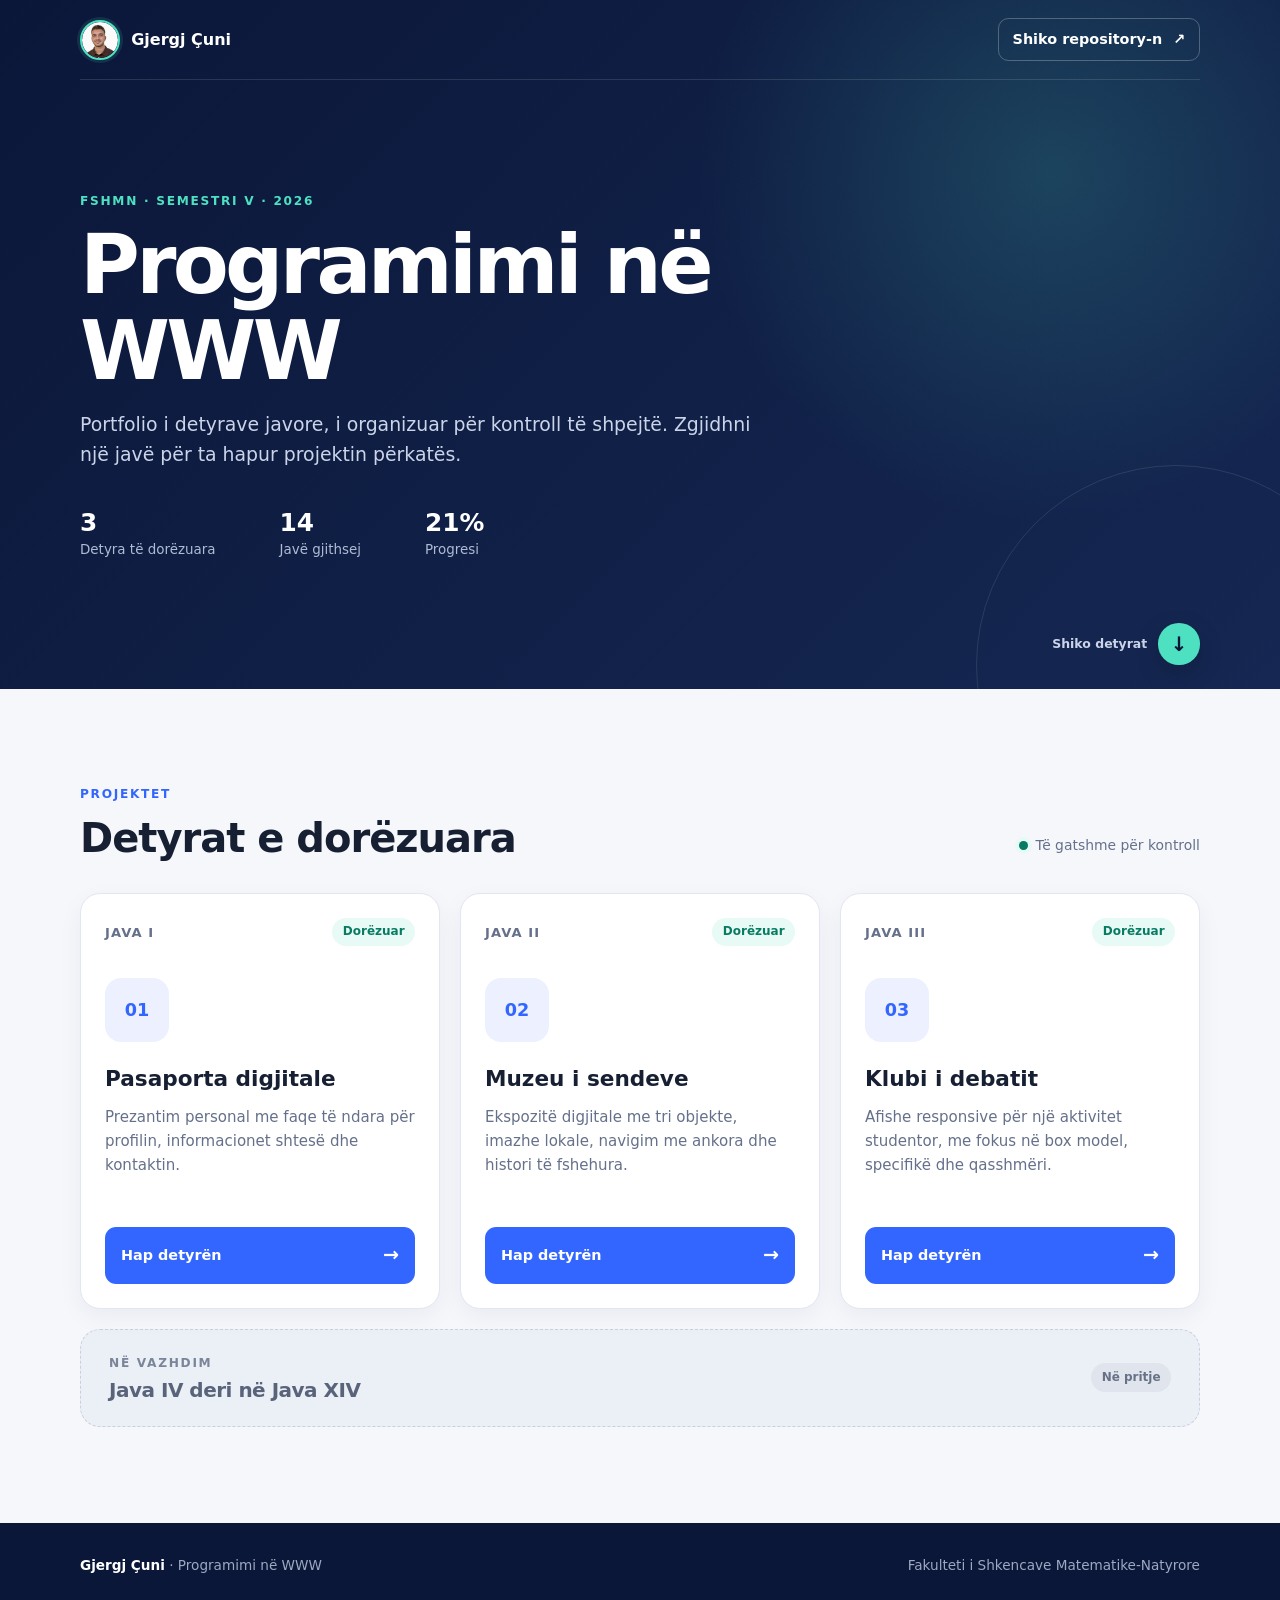
==== index.html @ a2fb7e75 "GitHub Pages: shto treguesin per detyrat Co-authored-by: Cursor <cursoragent@cursor.com>" ====
<!doctype html>
<html lang="sq">
  <head>
    <meta charset="UTF-8" />
    <meta name="viewport" content="width=device-width, initial-scale=1" />
    <meta
      name="description"
      content="Detyrat javore të Gjergj Çunit për lëndën Programimi në WWW."
    />
    <title>Programimi në WWW | Gjergj Çuni</title>
    <link rel="stylesheet" href="style.css" />
  </head>
  <body>
    <a class="skip-link" href="#detyrat">Kalo te detyrat</a>

    <header class="hero">
      <nav class="nav container" aria-label="Navigimi kryesor">
        <a class="brand" href="./" aria-label="Kthehu në faqen kryesore">
          <span class="brand-photo-frame">
            <img
              class="brand-photo"
              src="images/gjergj-cuni.jpg"
              alt=""
              width="40"
              height="40"
            />
          </span>
          <span>Gjergj Çuni</span>
        </a>
        <a
          class="github-link"
          href="https://github.com/gjergjquni/fshmn-programiminewww-gjergjquni"
          target="_blank"
          rel="noopener noreferrer"
        >
          Shiko repository-n
          <span aria-hidden="true">↗</span>
        </a>
      </nav>

      <div class="hero-content container">
        <p class="eyebrow">FShMN · Semestri V · 2026</p>
        <h1>Programimi në WWW</h1>
        <p class="intro">
          Portfolio i detyrave javore, i organizuar për kontroll të shpejtë.
          Zgjidhni një javë për ta hapur projektin përkatës.
        </p>

        <ul class="summary" aria-label="Përmbledhja e progresit">
          <li><strong>3</strong><span>Detyra të dorëzuara</span></li>
          <li><strong>14</strong><span>Javë gjithsej</span></li>
          <li><strong>21%</strong><span>Progresi</span></li>
        </ul>
      </div>

      <a class="scroll-cue" href="#detyrat">
        <span>Shiko detyrat</span>
        <span class="scroll-cue-arrow" aria-hidden="true">↓</span>
      </a>
    </header>

    <main id="detyrat" class="container main-content">
      <div class="section-heading">
        <div>
          <p class="eyebrow">Projektet</p>
          <h2>Detyrat e dorëzuara</h2>
        </div>
        <p class="status-legend">
          <span aria-hidden="true"></span>
          Të gatshme për kontroll
        </p>
      </div>

      <div class="assignment-grid">
        <article class="assignment-card">
          <div class="card-top">
            <span class="week">Java I</span>
            <span class="status">Dorëzuar</span>
          </div>
          <div class="card-icon" aria-hidden="true">01</div>
          <h3>Pasaporta digjitale</h3>
          <p>
            Prezantim personal me faqe të ndara për profilin, informacionet
            shtesë dhe kontaktin.
          </p>
          <a class="button" href="JavaI/">
            Hap detyrën
            <span aria-hidden="true">→</span>
          </a>
        </article>

        <article class="assignment-card">
          <div class="card-top">
            <span class="week">Java II</span>
            <span class="status">Dorëzuar</span>
          </div>
          <div class="card-icon" aria-hidden="true">02</div>
          <h3>Muzeu i sendeve</h3>
          <p>
            Ekspozitë digjitale me tri objekte, imazhe lokale, navigim me
            ankora dhe histori të fshehura.
          </p>
          <a class="button" href="JavaII/">
            Hap detyrën
            <span aria-hidden="true">→</span>
          </a>
        </article>

        <article class="assignment-card">
          <div class="card-top">
            <span class="week">Java III</span>
            <span class="status">Dorëzuar</span>
          </div>
          <div class="card-icon" aria-hidden="true">03</div>
          <h3>Klubi i debatit</h3>
          <p>
            Afishe responsive për një aktivitet studentor, me fokus në
            box model, specifikë dhe qasshmëri.
          </p>
          <a class="button" href="JavaIII/">
            Hap detyrën
            <span aria-hidden="true">→</span>
          </a>
        </article>
      </div>

      <section class="upcoming" aria-labelledby="upcoming-title">
        <div>
          <p class="eyebrow">Në vazhdim</p>
          <h2 id="upcoming-title">Java IV deri në Java XIV</h2>
        </div>
        <span class="pending-status">Në pritje</span>
      </section>
    </main>

    <footer>
      <div class="container footer-content">
        <p><strong>Gjergj Çuni</strong> · Programimi në WWW</p>
        <p>Fakulteti i Shkencave Matematike-Natyrore</p>
      </div>
    </footer>
  </body>
</html>
---- style.css ----
:root {
  --navy: #0b1739;
  --navy-light: #152752;
  --blue: #3366ff;
  --blue-dark: #244ed1;
  --mint: #4de1c1;
  --background: #f5f7fb;
  --surface: #ffffff;
  --text: #172033;
  --muted: #65708a;
  --border: #e1e6f0;
  --success-bg: #e8faf5;
  --success: #087b63;
  --radius: 1.25rem;
  --shadow: 0 16px 45px rgb(11 23 57 / 9%);
}

*,
*::before,
*::after {
  box-sizing: border-box;
}

html {
  scroll-behavior: smooth;
}

body {
  min-width: 18rem;
  margin: 0;
  color: var(--text);
  background: var(--background);
  font-family:
    Inter, ui-sans-serif, system-ui, -apple-system, BlinkMacSystemFont, "Segoe UI",
    sans-serif;
  line-height: 1.6;
}

a {
  color: inherit;
}

.container {
  width: min(70rem, calc(100% - 2.5rem));
  margin-inline: auto;
}

.skip-link {
  position: fixed;
  top: 0.75rem;
  left: 0.75rem;
  z-index: 10;
  padding: 0.65rem 1rem;
  color: var(--navy);
  background: var(--mint);
  border-radius: 0.5rem;
  font-weight: 700;
  transform: translateY(-160%);
}

.skip-link:focus {
  transform: translateY(0);
}

.hero {
  position: relative;
  overflow: hidden;
  color: white;
  background:
    radial-gradient(circle at 82% 25%, rgb(77 225 193 / 18%), transparent 22rem),
    linear-gradient(135deg, var(--navy), var(--navy-light));
}

.hero::after {
  position: absolute;
  right: -6rem;
  bottom: -11rem;
  width: 25rem;
  height: 25rem;
  border: 1px solid rgb(255 255 255 / 10%);
  border-radius: 50%;
  content: "";
}

.nav {
  position: relative;
  z-index: 1;
  display: flex;
  align-items: center;
  justify-content: space-between;
  min-height: 5rem;
  border-bottom: 1px solid rgb(255 255 255 / 12%);
}

.brand,
.github-link {
  display: inline-flex;
  align-items: center;
  gap: 0.7rem;
  font-weight: 700;
  text-decoration: none;
}

.brand-photo-frame {
  display: block;
  flex: 0 0 auto;
  width: 2.5rem;
  height: 2.5rem;
  overflow: hidden;
  border: 2px solid var(--mint);
  border-radius: 50%;
  box-shadow: 0 0 0 3px rgb(77 225 193 / 12%);
}

.brand-photo {
  display: block;
  width: 100%;
  height: 100%;
  object-fit: cover;
  border-radius: inherit;
}

.github-link {
  padding: 0.55rem 0.85rem;
  border: 1px solid rgb(255 255 255 / 25%);
  border-radius: 0.65rem;
  font-size: 0.9rem;
  transition:
    background-color 160ms ease,
    border-color 160ms ease;
}

.github-link:hover {
  background: rgb(255 255 255 / 10%);
  border-color: rgb(255 255 255 / 45%);
}

.hero-content {
  position: relative;
  z-index: 1;
  padding-block: clamp(4rem, 10vw, 7rem) clamp(5rem, 11vw, 8rem);
}

.scroll-cue {
  position: absolute;
  right: max(1.25rem, calc((100vw - 70rem) / 2));
  bottom: 1.5rem;
  z-index: 2;
  display: flex;
  align-items: center;
  gap: 0.7rem;
  color: #cbd4e9;
  font-size: 0.78rem;
  font-weight: 700;
  text-decoration: none;
  transition: color 160ms ease;
}

.scroll-cue:hover {
  color: white;
}

.scroll-cue-arrow {
  display: grid;
  width: 2.6rem;
  height: 2.6rem;
  place-items: center;
  color: var(--navy);
  background: var(--mint);
  border-radius: 50%;
  box-shadow: 0 8px 24px rgb(0 0 0 / 18%);
  font-size: 1.25rem;
  animation: point-down 1.8s ease-in-out infinite;
}

@keyframes point-down {
  0%,
  100% {
    transform: translateY(0);
  }

  50% {
    transform: translateY(0.3rem);
  }
}

.eyebrow {
  margin: 0 0 0.65rem;
  color: var(--blue);
  font-size: 0.76rem;
  font-weight: 800;
  letter-spacing: 0.14em;
  text-transform: uppercase;
}

.hero .eyebrow {
  color: var(--mint);
}

h1,
h2,
h3,
p {
  margin-top: 0;
}

h1 {
  max-width: 52rem;
  margin-bottom: 1rem;
  font-size: clamp(2.6rem, 7vw, 5.1rem);
  line-height: 1.05;
  letter-spacing: -0.045em;
}

.intro {
  max-width: 42rem;
  margin-bottom: 2.4rem;
  color: #cbd4e9;
  font-size: clamp(1rem, 2vw, 1.18rem);
}

.summary {
  display: flex;
  flex-wrap: wrap;
  gap: clamp(1.5rem, 5vw, 4rem);
  margin: 0;
  padding: 0;
  list-style: none;
}

.summary li {
  display: grid;
  gap: 0.1rem;
}

.summary strong {
  font-size: 1.55rem;
  line-height: 1.2;
}

.summary span {
  color: #aebbd5;
  font-size: 0.84rem;
}

.main-content {
  padding-block: clamp(3.5rem, 8vw, 6rem);
}

.section-heading {
  display: flex;
  align-items: end;
  justify-content: space-between;
  gap: 1rem;
  margin-bottom: 2rem;
}

h2 {
  margin-bottom: 0;
  font-size: clamp(1.8rem, 4vw, 2.5rem);
  line-height: 1.15;
  letter-spacing: -0.025em;
}

.status-legend {
  display: flex;
  align-items: center;
  gap: 0.5rem;
  margin-bottom: 0.25rem;
  color: var(--muted);
  font-size: 0.87rem;
}

.status-legend span {
  width: 0.55rem;
  height: 0.55rem;
  background: var(--success);
  border-radius: 50%;
  box-shadow: 0 0 0 0.25rem var(--success-bg);
}

.assignment-grid {
  display: grid;
  grid-template-columns: repeat(3, 1fr);
  gap: 1.25rem;
}

.assignment-card {
  position: relative;
  display: flex;
  min-height: 26rem;
  flex-direction: column;
  padding: 1.5rem;
  overflow: hidden;
  background: var(--surface);
  border: 1px solid var(--border);
  border-radius: var(--radius);
  box-shadow: 0 8px 25px rgb(11 23 57 / 5%);
  transition:
    transform 180ms ease,
    box-shadow 180ms ease,
    border-color 180ms ease;
}

.assignment-card:hover {
  border-color: #c7d2ea;
  box-shadow: var(--shadow);
  transform: translateY(-0.3rem);
}

.card-top {
  display: flex;
  align-items: center;
  justify-content: space-between;
  gap: 0.75rem;
}

.week {
  color: var(--muted);
  font-size: 0.82rem;
  font-weight: 800;
  letter-spacing: 0.08em;
  text-transform: uppercase;
}

.status,
.pending-status {
  padding: 0.3rem 0.65rem;
  color: var(--success);
  background: var(--success-bg);
  border-radius: 999px;
  font-size: 0.75rem;
  font-weight: 800;
}

.card-icon {
  display: grid;
  width: 4rem;
  height: 4rem;
  margin-block: 2rem 1.5rem;
  place-items: center;
  color: var(--blue);
  background: #edf1ff;
  border-radius: 1rem;
  font-size: 1.1rem;
  font-weight: 900;
}

.assignment-card h3 {
  margin-bottom: 0.7rem;
  font-size: 1.35rem;
  line-height: 1.25;
}

.assignment-card p {
  margin-bottom: 1.6rem;
  color: var(--muted);
  font-size: 0.94rem;
}

.button {
  display: flex;
  align-items: center;
  justify-content: space-between;
  margin-top: auto;
  padding: 0.8rem 1rem;
  color: white;
  background: var(--blue);
  border-radius: 0.7rem;
  font-size: 0.9rem;
  font-weight: 800;
  text-decoration: none;
  transition: background-color 160ms ease;
}

.button:hover {
  background: var(--blue-dark);
}

.button span {
  font-size: 1.2rem;
}

.upcoming {
  display: flex;
  align-items: center;
  justify-content: space-between;
  gap: 1.5rem;
  margin-top: 1.25rem;
  padding: 1.5rem 1.75rem;
  background: #ebeff6;
  border: 1px dashed #c9d0df;
  border-radius: var(--radius);
}

.upcoming h2 {
  color: #59647b;
  font-size: 1.25rem;
}

.upcoming .eyebrow {
  margin-bottom: 0.35rem;
  color: #7b8599;
}

.pending-status {
  flex: none;
  color: #687286;
  background: #dfe4ed;
}

footer {
  color: #9da9c1;
  background: var(--navy);
}

.footer-content {
  display: flex;
  justify-content: space-between;
  gap: 1rem;
  padding-block: 2rem;
  font-size: 0.85rem;
}

.footer-content p {
  margin-bottom: 0;
}

.footer-content strong {
  color: white;
}

a:focus-visible {
  outline: 3px solid #ffbf47;
  outline-offset: 3px;
}

@media (max-width: 50rem) {
  .assignment-grid {
    grid-template-columns: 1fr;
  }

  .assignment-card {
    min-height: auto;
  }
}

@media (max-width: 36rem) {
  .container {
    width: min(100% - 1.5rem, 70rem);
  }

  .github-link {
    font-size: 0;
  }

  .github-link span {
    font-size: 1rem;
  }

  .section-heading,
  .footer-content {
    align-items: flex-start;
    flex-direction: column;
  }

  .upcoming {
    align-items: flex-start;
    flex-direction: column;
  }

  .scroll-cue {
    right: 1rem;
    bottom: 1rem;
  }
}

@media (prefers-reduced-motion: reduce) {
  html {
    scroll-behavior: auto;
  }

  .assignment-card,
  .github-link,
  .button,
  .scroll-cue {
    transition: none;
  }

  .scroll-cue-arrow {
    animation: none;
  }
}
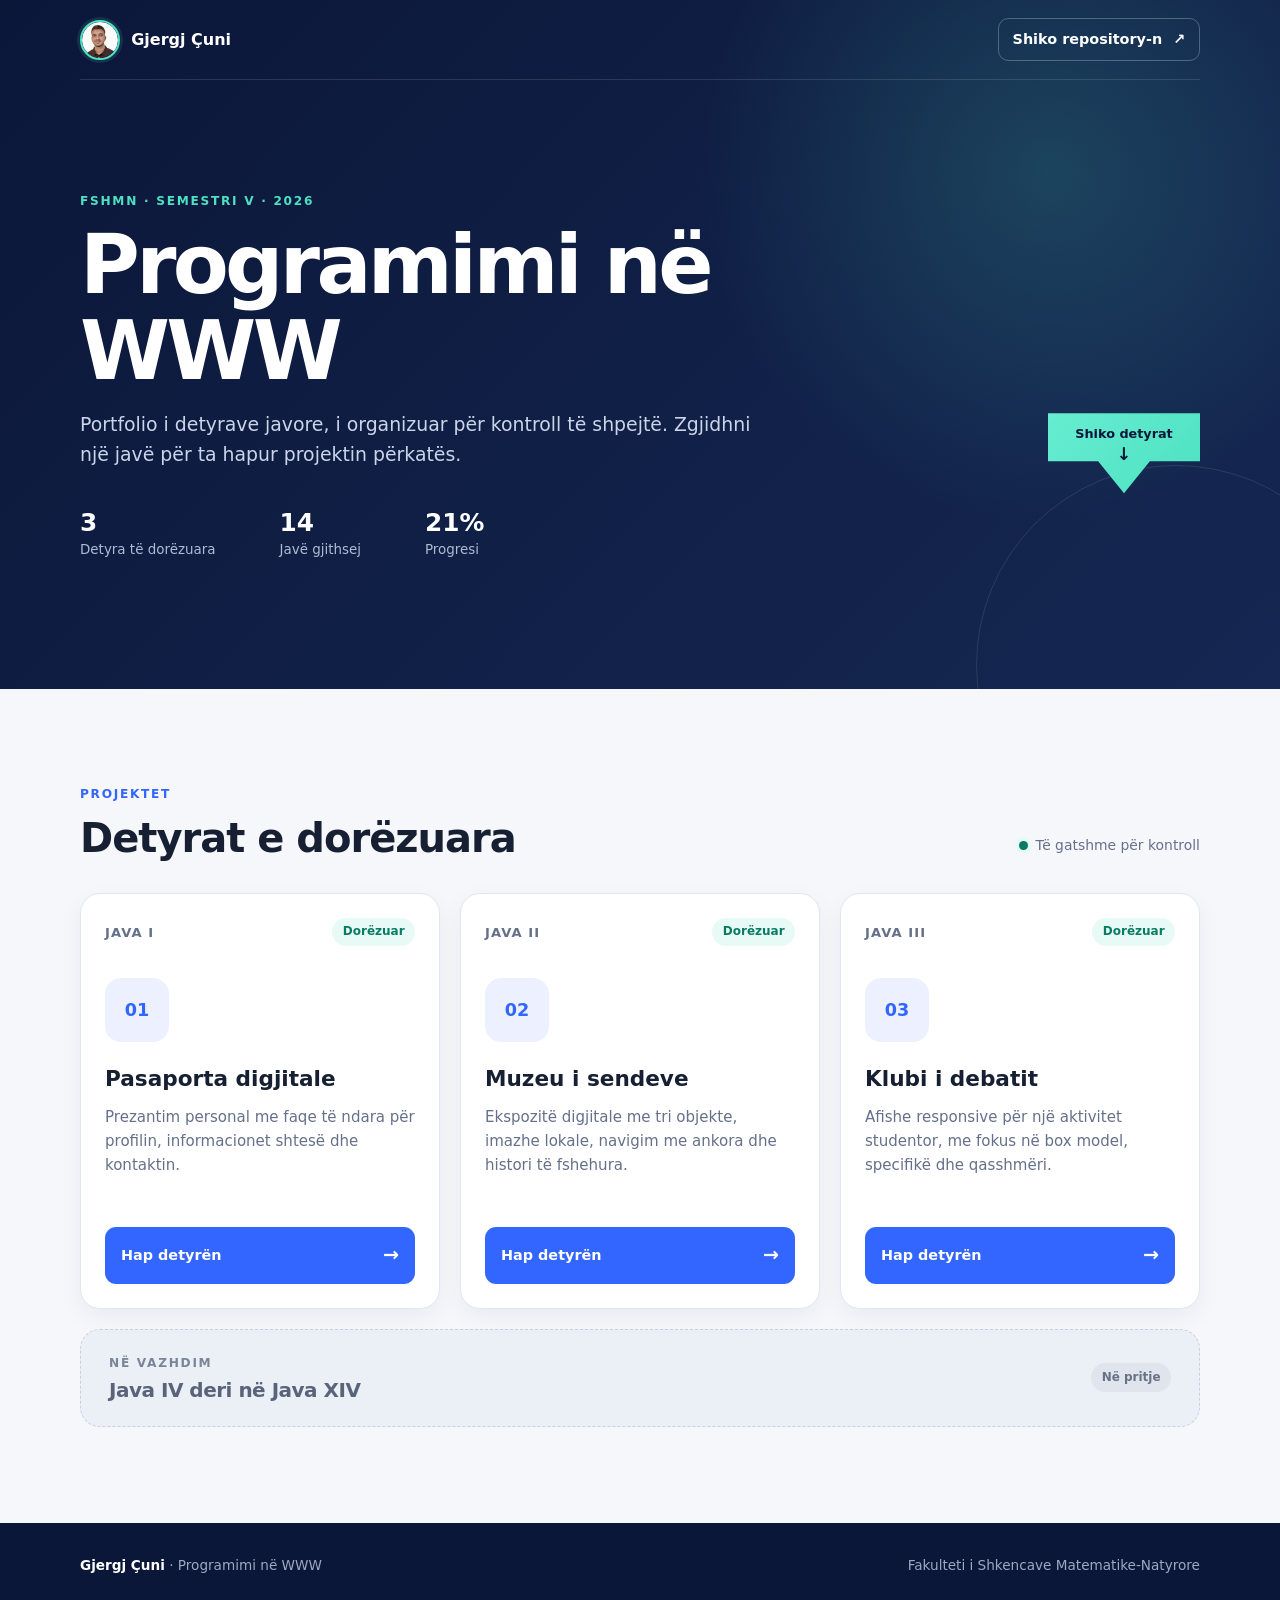
==== commit 8ab2173f: "GitHub Pages: vendos butonin ne anen e djathte Co-authored-by: Cursor <cursoragent@cursor.com>" ====
--- a/index.html
+++ b/index.html
@@ -8,7 +8,7 @@
       content="Detyrat javore të Gjergj Çunit për lëndën Programimi në WWW."
     />
     <title>Programimi në WWW | Gjergj Çuni</title>
-    <link rel="stylesheet" href="style.css" />
+    <link rel="stylesheet" href="style.css?v=20261008-1" />
   </head>
   <body>
     <a class="skip-link" href="#detyrat">Kalo te detyrat</a>
--- a/style.css
+++ b/style.css
@@ -143,34 +143,52 @@
 
 .scroll-cue {
   position: absolute;
-  right: max(1.25rem, calc((100vw - 70rem) / 2));
-  bottom: 1.5rem;
+  top: 60%;
+  right: max(1.5rem, calc((100vw - 70rem) / 2));
+  bottom: auto;
   z-index: 2;
   display: flex;
-  align-items: center;
-  gap: 0.7rem;
-  color: #cbd4e9;
-  font-size: 0.78rem;
-  font-weight: 700;
+  width: 9.5rem;
+  height: 5rem;
+  align-items: center;
+  flex-direction: column;
+  justify-content: flex-start;
+  gap: 0.1rem;
+  padding: 0.65rem 0.8rem 1.5rem;
+  color: var(--navy);
+  background: linear-gradient(135deg, #67edd1, var(--mint));
+  clip-path: polygon(0 0, 100% 0, 100% 60%, 67% 60%, 50% 100%, 33% 60%, 0 60%);
+  filter: drop-shadow(0 10px 15px rgb(0 0 0 / 25%));
+  font-size: 0.8rem;
+  font-weight: 800;
   text-decoration: none;
-  transition: color 160ms ease;
+  animation: point-down 2s ease-in-out infinite;
+  transition:
+    filter 160ms ease,
+    transform 160ms ease;
 }
 
 .scroll-cue:hover {
-  color: white;
+  color: var(--navy);
+  filter: drop-shadow(0 14px 20px rgb(0 0 0 / 35%)) brightness(1.06);
+  transform: translateY(-0.15rem);
+  animation-play-state: paused;
+}
+
+.scroll-cue:active {
+  filter: drop-shadow(0 6px 10px rgb(0 0 0 / 20%));
+  transform: translateY(0.1rem);
+}
+
+.scroll-cue:focus-visible {
+  outline: 3px solid #ffbf47;
+  outline-offset: 5px;
 }
 
 .scroll-cue-arrow {
-  display: grid;
-  width: 2.6rem;
-  height: 2.6rem;
-  place-items: center;
   color: var(--navy);
-  background: var(--mint);
-  border-radius: 50%;
-  box-shadow: 0 8px 24px rgb(0 0 0 / 18%);
-  font-size: 1.25rem;
-  animation: point-down 1.8s ease-in-out infinite;
+  font-size: 1.1rem;
+  line-height: 1;
 }
 
 @keyframes point-down {
@@ -180,7 +198,7 @@
   }
 
   50% {
-    transform: translateY(0.3rem);
+    transform: translateY(0.25rem);
   }
 }
 
@@ -470,6 +488,7 @@
   }
 
   .scroll-cue {
+    top: auto;
     right: 1rem;
     bottom: 1rem;
   }
@@ -484,10 +503,7 @@
   .github-link,
   .button,
   .scroll-cue {
+    animation: none;
     transition: none;
   }
-
-  .scroll-cue-arrow {
-    animation: none;
-  }
-}
+}
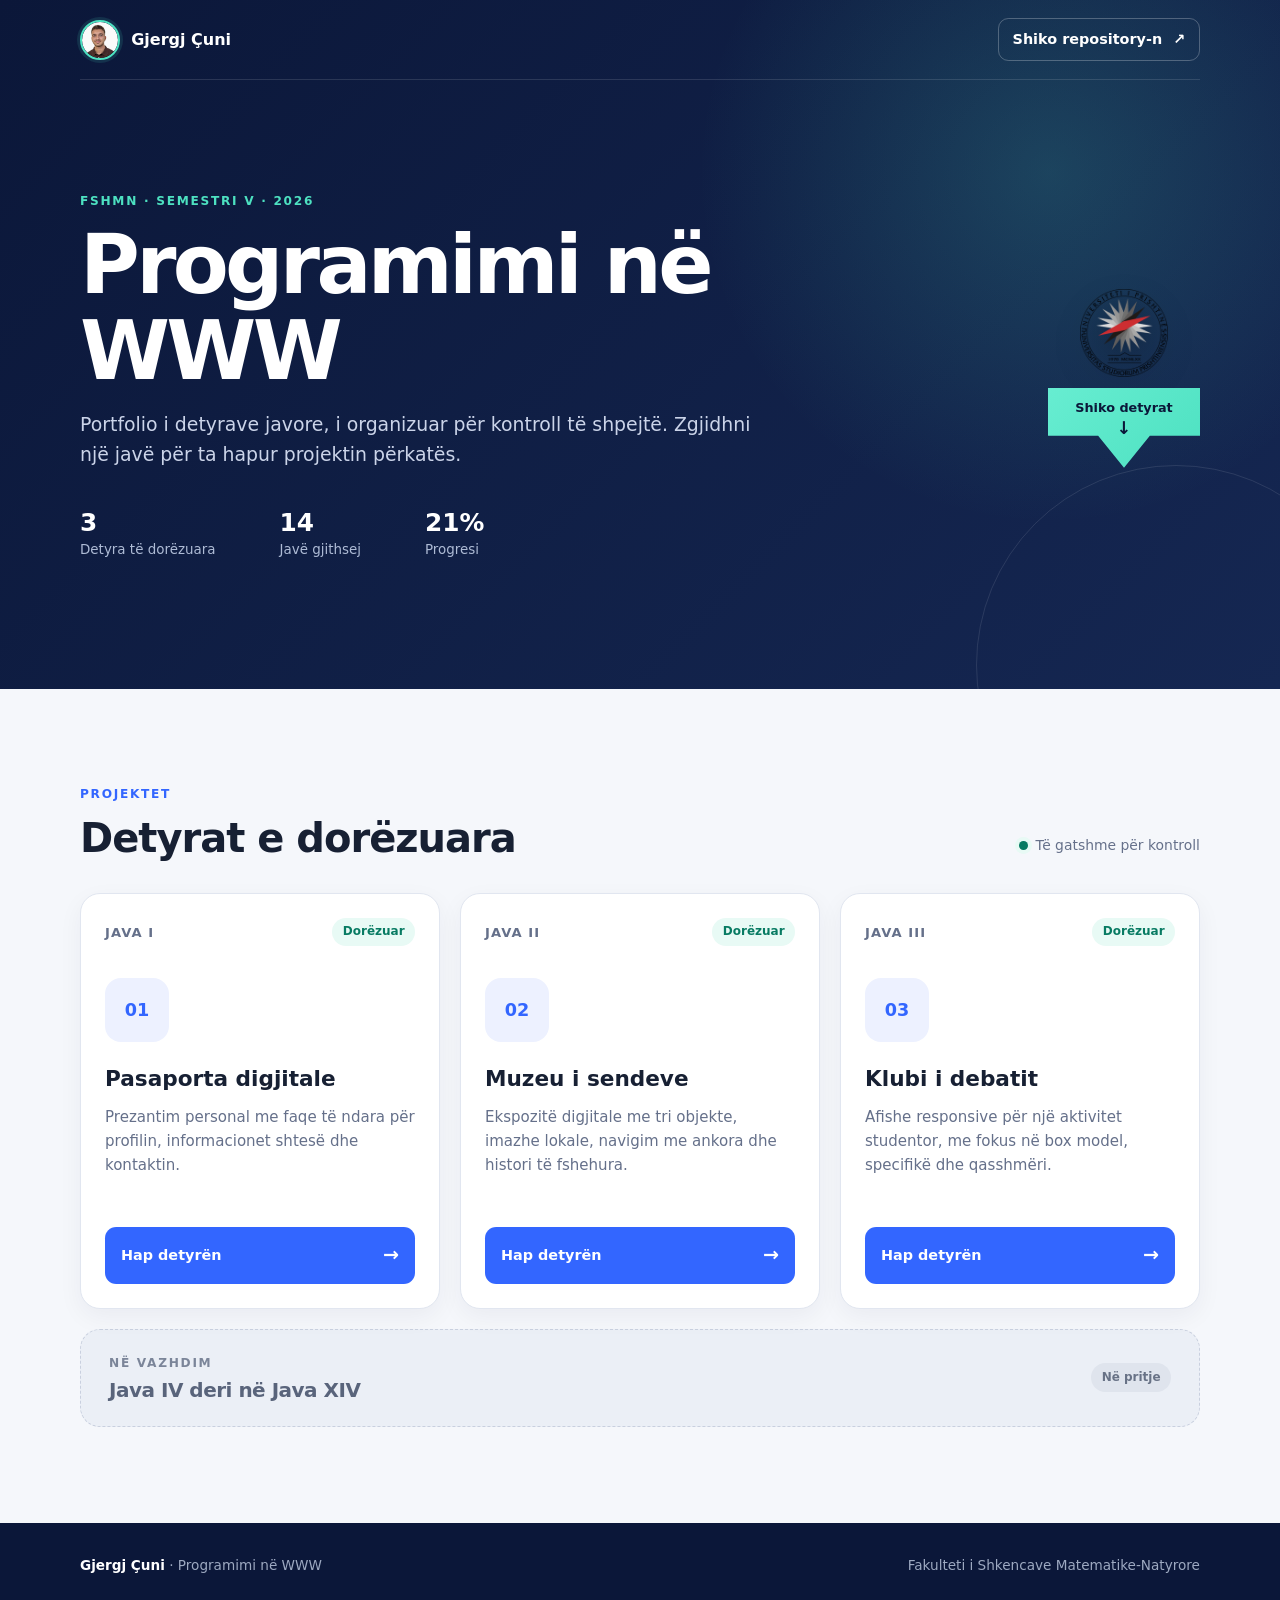
==== commit 3a20872f: "GitHub Pages: shto logon mbi shigjete Co-authored-by: Cursor <cursoragent@cursor.com>" ====
--- a/index.html
+++ b/index.html
@@ -8,7 +8,7 @@
       content="Detyrat javore të Gjergj Çunit për lëndën Programimi në WWW."
     />
     <title>Programimi në WWW | Gjergj Çuni</title>
-    <link rel="stylesheet" href="style.css?v=20261008-1" />
+    <link rel="stylesheet" href="style.css?v=20261008-2" />
   </head>
   <body>
     <a class="skip-link" href="#detyrat">Kalo te detyrat</a>
@@ -53,10 +53,19 @@
         </ul>
       </div>
 
-      <a class="scroll-cue" href="#detyrat">
-        <span>Shiko detyrat</span>
-        <span class="scroll-cue-arrow" aria-hidden="true">↓</span>
-      </a>
+      <div class="scroll-guide">
+        <img
+          class="scroll-logo"
+          src="images/fshmn-logo.png"
+          alt="Logoja e FShMN-së"
+          width="96"
+          height="96"
+        />
+        <a class="scroll-cue" href="#detyrat">
+          <span>Shiko detyrat</span>
+          <span class="scroll-cue-arrow" aria-hidden="true">↓</span>
+        </a>
+      </div>
     </header>
 
     <main id="detyrat" class="container main-content">
--- a/style.css
+++ b/style.css
@@ -141,12 +141,25 @@
   padding-block: clamp(4rem, 10vw, 7rem) clamp(5rem, 11vw, 8rem);
 }
 
+.scroll-guide {
+  position: absolute;
+  top: 42%;
+  right: max(1.5rem, calc((100vw - 70rem) / 2));
+  z-index: 2;
+  display: grid;
+  justify-items: center;
+  gap: 0.65rem;
+}
+
+.scroll-logo {
+  display: block;
+  width: 5.5rem;
+  height: 5.5rem;
+  object-fit: contain;
+  filter: drop-shadow(0 8px 14px rgb(0 0 0 / 25%));
+}
+
 .scroll-cue {
-  position: absolute;
-  top: 60%;
-  right: max(1.5rem, calc((100vw - 70rem) / 2));
-  bottom: auto;
-  z-index: 2;
   display: flex;
   width: 9.5rem;
   height: 5rem;
@@ -487,10 +500,26 @@
     flex-direction: column;
   }
 
+  .hero-content {
+    padding-bottom: 11rem;
+  }
+
+  .scroll-guide {
+    top: auto;
+    right: 0.75rem;
+    bottom: 0.75rem;
+    gap: 0.25rem;
+  }
+
+  .scroll-logo {
+    width: 3.5rem;
+    height: 3.5rem;
+  }
+
   .scroll-cue {
-    top: auto;
-    right: 1rem;
-    bottom: 1rem;
+    width: 8rem;
+    height: 4.4rem;
+    font-size: 0.72rem;
   }
 }
 
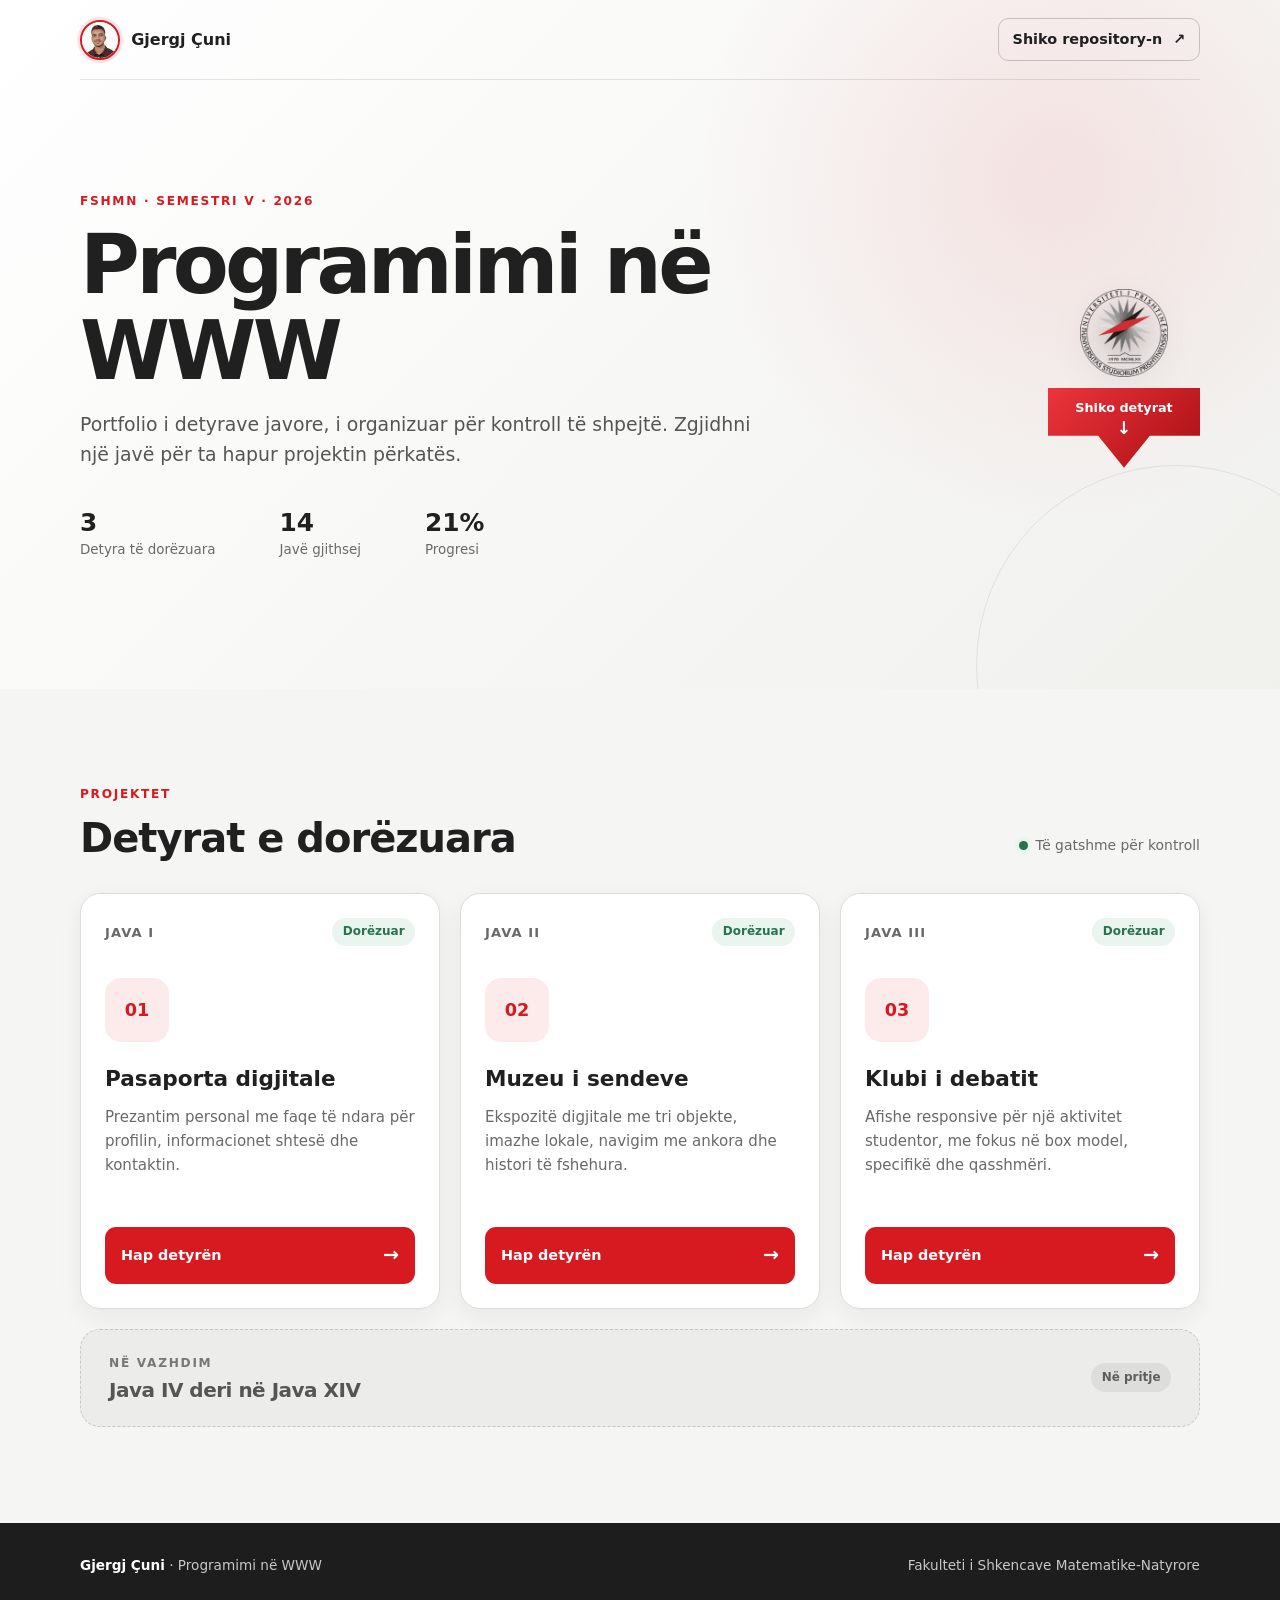
==== commit f6136e83: "GitHub Pages: apliko paleten e Universitetit Co-authored-by: Cursor <cursoragent@cursor.com>" ====
--- a/index.html
+++ b/index.html
@@ -7,8 +7,9 @@
       name="description"
       content="Detyrat javore të Gjergj Çunit për lëndën Programimi në WWW."
     />
+    <meta name="theme-color" content="#d71920" />
     <title>Programimi në WWW | Gjergj Çuni</title>
-    <link rel="stylesheet" href="style.css?v=20261008-2" />
+    <link rel="stylesheet" href="style.css?v=20261008-3" />
   </head>
   <body>
     <a class="skip-link" href="#detyrat">Kalo te detyrat</a>
--- a/style.css
+++ b/style.css
@@ -1,18 +1,18 @@
 :root {
-  --navy: #0b1739;
-  --navy-light: #152752;
-  --blue: #3366ff;
-  --blue-dark: #244ed1;
-  --mint: #4de1c1;
-  --background: #f5f7fb;
+  --navy: #1d1d1d;
+  --navy-light: #333333;
+  --blue: #d71920;
+  --blue-dark: #a90f15;
+  --mint: #d71920;
+  --background: #f5f5f3;
   --surface: #ffffff;
-  --text: #172033;
-  --muted: #65708a;
-  --border: #e1e6f0;
-  --success-bg: #e8faf5;
-  --success: #087b63;
+  --text: #202020;
+  --muted: #696969;
+  --border: #ddddda;
+  --success-bg: #e9f5ee;
+  --success: #26734d;
   --radius: 1.25rem;
-  --shadow: 0 16px 45px rgb(11 23 57 / 9%);
+  --shadow: 0 16px 45px rgb(29 29 29 / 11%);
 }
 
 *,
@@ -51,7 +51,7 @@
   left: 0.75rem;
   z-index: 10;
   padding: 0.65rem 1rem;
-  color: var(--navy);
+  color: white;
   background: var(--mint);
   border-radius: 0.5rem;
   font-weight: 700;
@@ -65,10 +65,10 @@
 .hero {
   position: relative;
   overflow: hidden;
-  color: white;
+  color: var(--text);
   background:
-    radial-gradient(circle at 82% 25%, rgb(77 225 193 / 18%), transparent 22rem),
-    linear-gradient(135deg, var(--navy), var(--navy-light));
+    radial-gradient(circle at 82% 25%, rgb(215 25 32 / 9%), transparent 22rem),
+    linear-gradient(135deg, #ffffff, #f0f0ed);
 }
 
 .hero::after {
@@ -77,7 +77,7 @@
   bottom: -11rem;
   width: 25rem;
   height: 25rem;
-  border: 1px solid rgb(255 255 255 / 10%);
+  border: 1px solid rgb(32 32 32 / 9%);
   border-radius: 50%;
   content: "";
 }
@@ -89,7 +89,7 @@
   align-items: center;
   justify-content: space-between;
   min-height: 5rem;
-  border-bottom: 1px solid rgb(255 255 255 / 12%);
+  border-bottom: 1px solid rgb(32 32 32 / 12%);
 }
 
 .brand,
@@ -109,7 +109,7 @@
   overflow: hidden;
   border: 2px solid var(--mint);
   border-radius: 50%;
-  box-shadow: 0 0 0 3px rgb(77 225 193 / 12%);
+  box-shadow: 0 0 0 3px rgb(215 25 32 / 11%);
 }
 
 .brand-photo {
@@ -122,7 +122,7 @@
 
 .github-link {
   padding: 0.55rem 0.85rem;
-  border: 1px solid rgb(255 255 255 / 25%);
+  border: 1px solid rgb(32 32 32 / 22%);
   border-radius: 0.65rem;
   font-size: 0.9rem;
   transition:
@@ -131,8 +131,9 @@
 }
 
 .github-link:hover {
-  background: rgb(255 255 255 / 10%);
-  border-color: rgb(255 255 255 / 45%);
+  color: white;
+  background: var(--blue);
+  border-color: var(--blue);
 }
 
 .hero-content {
@@ -168,8 +169,8 @@
   justify-content: flex-start;
   gap: 0.1rem;
   padding: 0.65rem 0.8rem 1.5rem;
-  color: var(--navy);
-  background: linear-gradient(135deg, #67edd1, var(--mint));
+  color: white;
+  background: linear-gradient(135deg, #ed343b, var(--blue-dark));
   clip-path: polygon(0 0, 100% 0, 100% 60%, 67% 60%, 50% 100%, 33% 60%, 0 60%);
   filter: drop-shadow(0 10px 15px rgb(0 0 0 / 25%));
   font-size: 0.8rem;
@@ -182,7 +183,7 @@
 }
 
 .scroll-cue:hover {
-  color: var(--navy);
+  color: white;
   filter: drop-shadow(0 14px 20px rgb(0 0 0 / 35%)) brightness(1.06);
   transform: translateY(-0.15rem);
   animation-play-state: paused;
@@ -199,7 +200,7 @@
 }
 
 .scroll-cue-arrow {
-  color: var(--navy);
+  color: white;
   font-size: 1.1rem;
   line-height: 1;
 }
@@ -246,7 +247,7 @@
 .intro {
   max-width: 42rem;
   margin-bottom: 2.4rem;
-  color: #cbd4e9;
+  color: #555555;
   font-size: clamp(1rem, 2vw, 1.18rem);
 }
 
@@ -270,7 +271,7 @@
 }
 
 .summary span {
-  color: #aebbd5;
+  color: #6a6a6a;
   font-size: 0.84rem;
 }
 
@@ -326,7 +327,7 @@
   background: var(--surface);
   border: 1px solid var(--border);
   border-radius: var(--radius);
-  box-shadow: 0 8px 25px rgb(11 23 57 / 5%);
+  box-shadow: 0 8px 25px rgb(29 29 29 / 6%);
   transition:
     transform 180ms ease,
     box-shadow 180ms ease,
@@ -334,7 +335,7 @@
 }
 
 .assignment-card:hover {
-  border-color: #c7d2ea;
+  border-color: #e3aaad;
   box-shadow: var(--shadow);
   transform: translateY(-0.3rem);
 }
@@ -371,7 +372,7 @@
   margin-block: 2rem 1.5rem;
   place-items: center;
   color: var(--blue);
-  background: #edf1ff;
+  background: #fdebec;
   border-radius: 1rem;
   font-size: 1.1rem;
   font-weight: 900;
@@ -419,29 +420,29 @@
   gap: 1.5rem;
   margin-top: 1.25rem;
   padding: 1.5rem 1.75rem;
-  background: #ebeff6;
-  border: 1px dashed #c9d0df;
+  background: #ececea;
+  border: 1px dashed #c8c8c4;
   border-radius: var(--radius);
 }
 
 .upcoming h2 {
-  color: #59647b;
+  color: #555555;
   font-size: 1.25rem;
 }
 
 .upcoming .eyebrow {
   margin-bottom: 0.35rem;
-  color: #7b8599;
+  color: #777777;
 }
 
 .pending-status {
   flex: none;
-  color: #687286;
-  background: #dfe4ed;
+  color: #5d5d5d;
+  background: #ddddda;
 }
 
 footer {
-  color: #9da9c1;
+  color: #c8c8c8;
   background: var(--navy);
 }
 
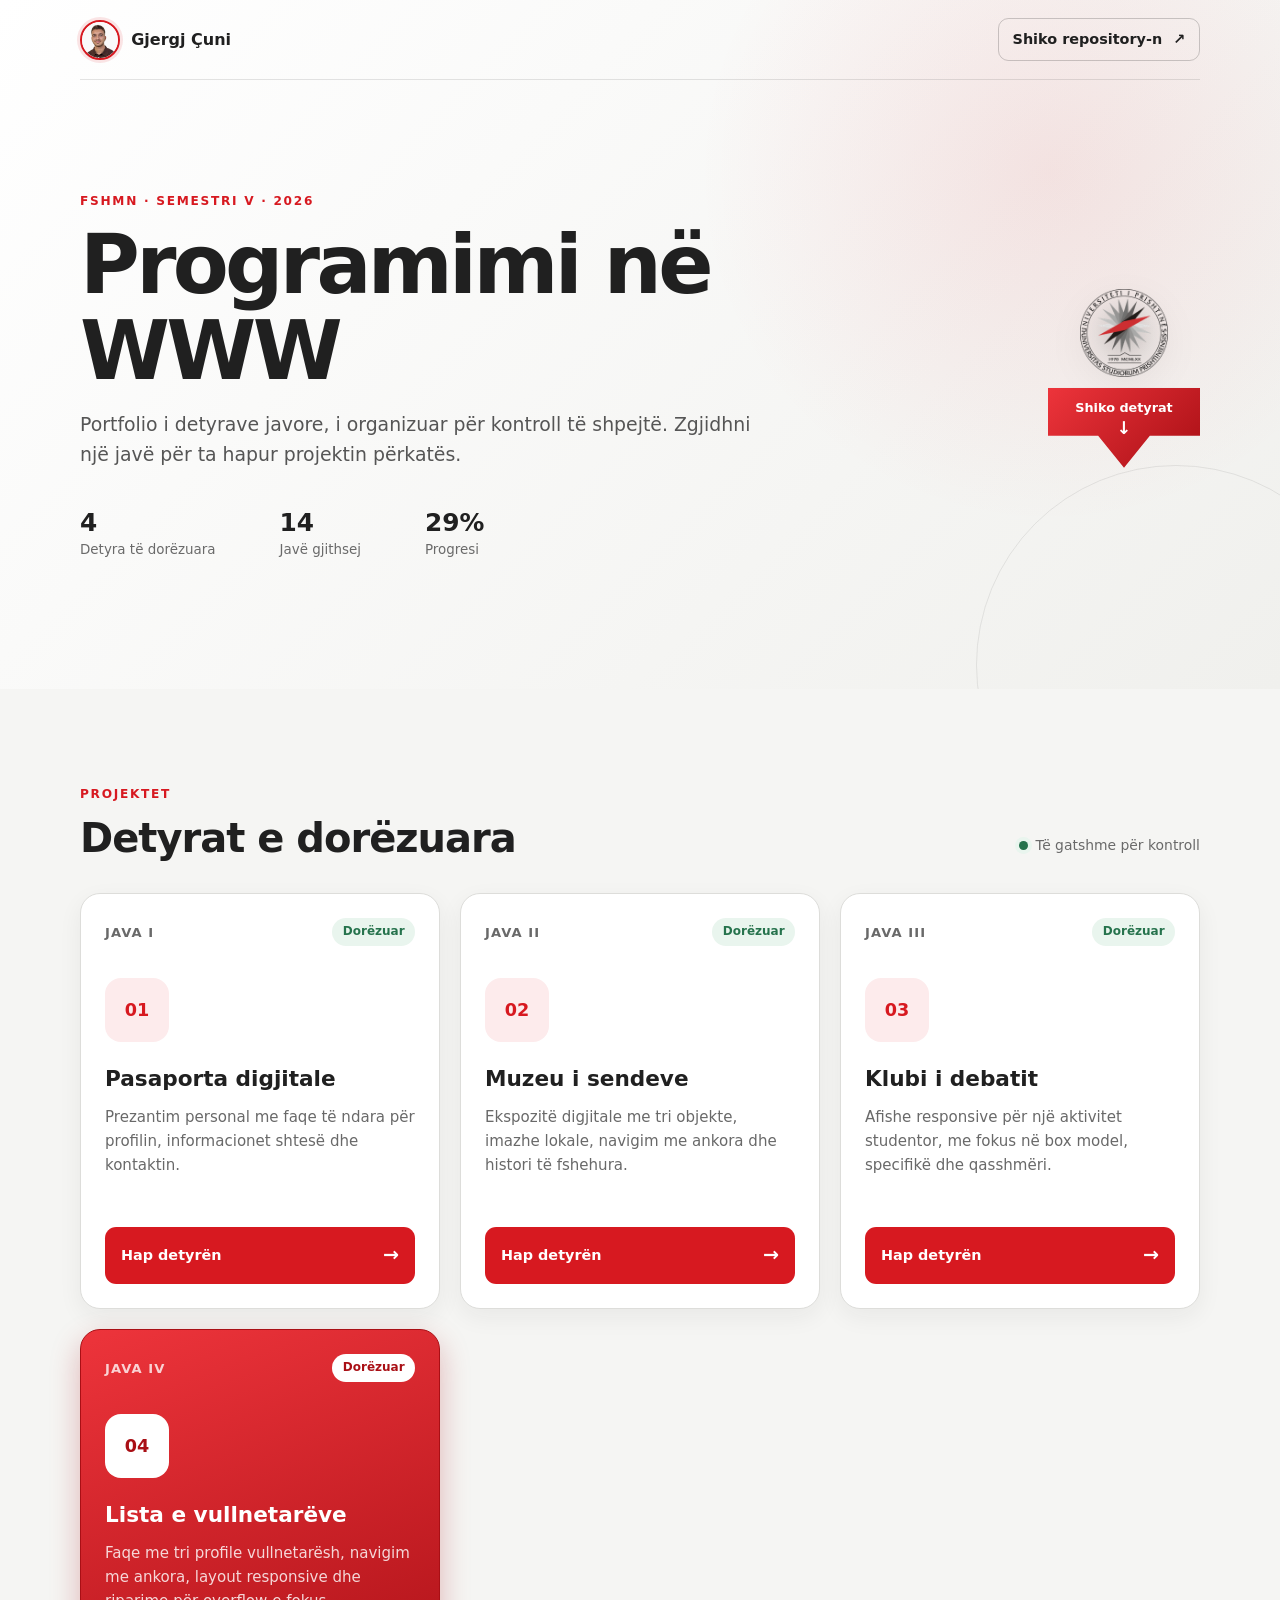
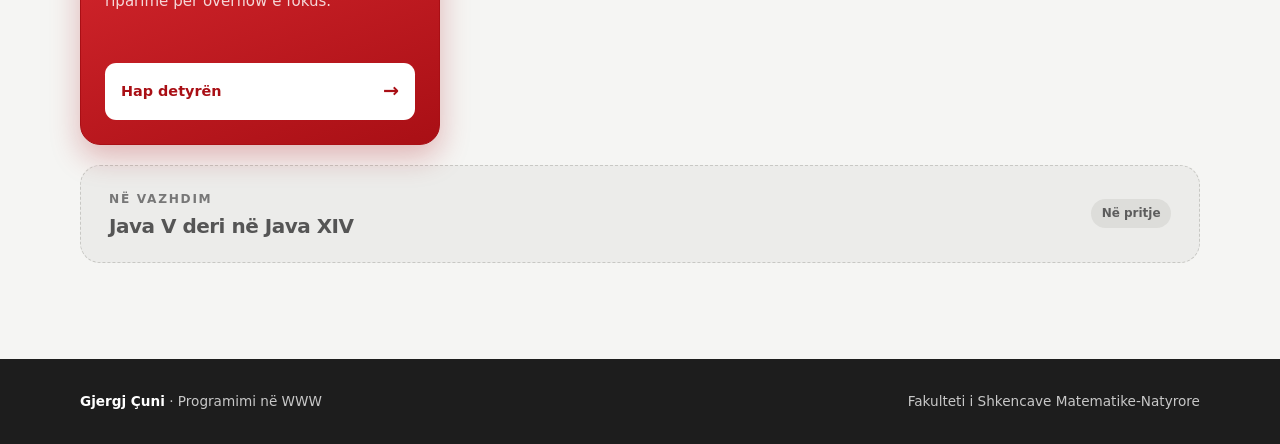
==== commit 04c3b7d2: "GitHub Pages: shto kartën e Java IV me ngjyra të kundërta Co-authored-by: Cursor <cursoragent@cursor" ====
--- a/index.html
+++ b/index.html
@@ -9,7 +9,7 @@
     />
     <meta name="theme-color" content="#d71920" />
     <title>Programimi në WWW | Gjergj Çuni</title>
-    <link rel="stylesheet" href="style.css?v=20261008-3" />
+    <link rel="stylesheet" href="style.css?v=20261021-1" />
   </head>
   <body>
     <a class="skip-link" href="#detyrat">Kalo te detyrat</a>
@@ -48,9 +48,9 @@
         </p>
 
         <ul class="summary" aria-label="Përmbledhja e progresit">
-          <li><strong>3</strong><span>Detyra të dorëzuara</span></li>
+          <li><strong>4</strong><span>Detyra të dorëzuara</span></li>
           <li><strong>14</strong><span>Javë gjithsej</span></li>
-          <li><strong>21%</strong><span>Progresi</span></li>
+          <li><strong>29%</strong><span>Progresi</span></li>
         </ul>
       </div>
 
@@ -132,12 +132,29 @@
             <span aria-hidden="true">→</span>
           </a>
         </article>
+
+        <article class="assignment-card assignment-card--inverted">
+          <div class="card-top">
+            <span class="week">Java IV</span>
+            <span class="status">Dorëzuar</span>
+          </div>
+          <div class="card-icon" aria-hidden="true">04</div>
+          <h3>Lista e vullnetarëve</h3>
+          <p>
+            Faqe me tri profile vullnetarësh, navigim me ankora, layout
+            responsive dhe riparime për overflow e fokus.
+          </p>
+          <a class="button" href="JavaIV%20(Testim)/">
+            Hap detyrën
+            <span aria-hidden="true">→</span>
+          </a>
+        </article>
       </div>
 
       <section class="upcoming" aria-labelledby="upcoming-title">
         <div>
           <p class="eyebrow">Në vazhdim</p>
-          <h2 id="upcoming-title">Java IV deri në Java XIV</h2>
+          <h2 id="upcoming-title">Java V deri në Java XIV</h2>
         </div>
         <span class="pending-status">Në pritje</span>
       </section>
--- a/style.css
+++ b/style.css
@@ -413,6 +413,50 @@
   font-size: 1.2rem;
 }
 
+.assignment-card--inverted {
+  color: white;
+  background: linear-gradient(160deg, #ed343b, var(--blue-dark));
+  border-color: #a90f15;
+  box-shadow: 0 12px 30px rgb(169 15 21 / 28%);
+}
+
+.assignment-card--inverted:hover {
+  border-color: #7f0b10;
+  box-shadow: 0 18px 40px rgb(169 15 21 / 38%);
+}
+
+.assignment-card--inverted .week {
+  color: rgb(255 255 255 / 78%);
+}
+
+.assignment-card--inverted .status {
+  color: var(--blue-dark);
+  background: white;
+}
+
+.assignment-card--inverted .card-icon {
+  color: var(--blue-dark);
+  background: white;
+}
+
+.assignment-card--inverted h3 {
+  color: white;
+}
+
+.assignment-card--inverted p {
+  color: rgb(255 255 255 / 82%);
+}
+
+.assignment-card--inverted .button {
+  color: var(--blue-dark);
+  background: white;
+}
+
+.assignment-card--inverted .button:hover {
+  color: white;
+  background: var(--navy);
+}
+
 .upcoming {
   display: flex;
   align-items: center;
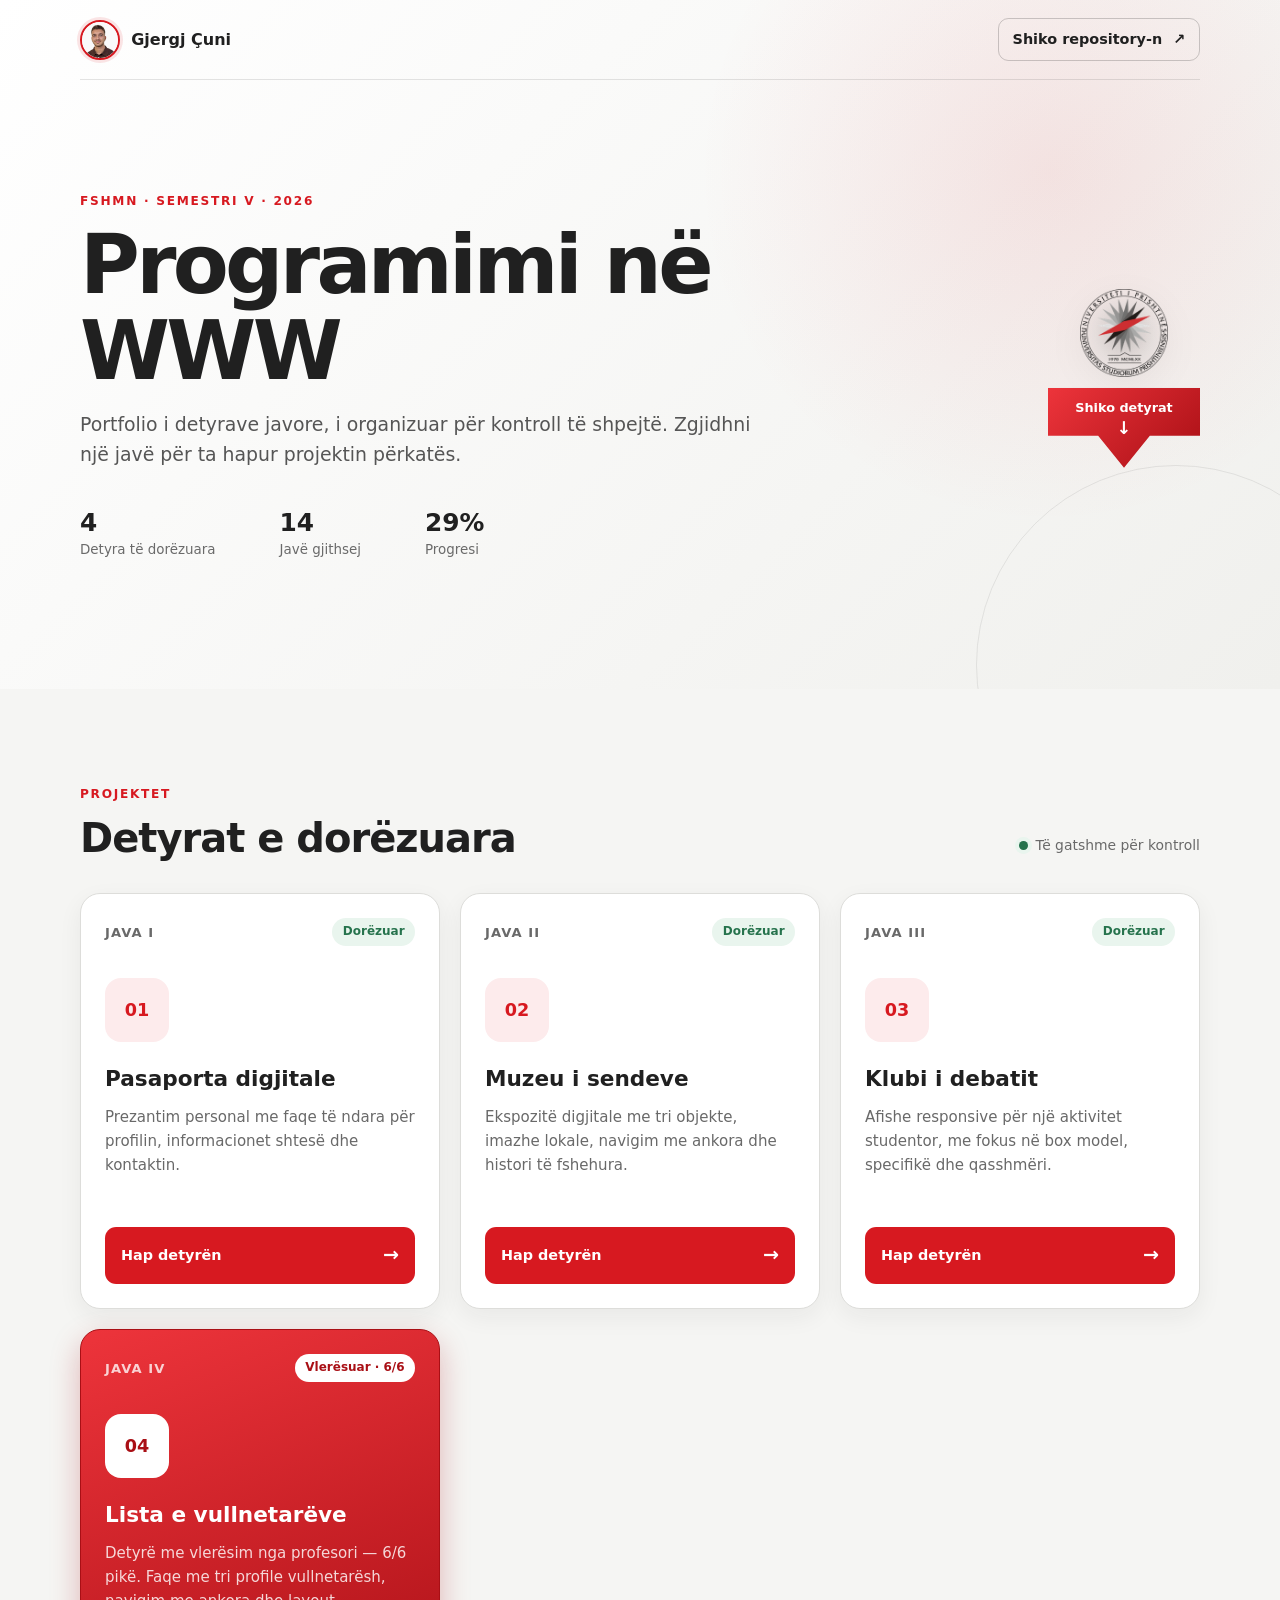
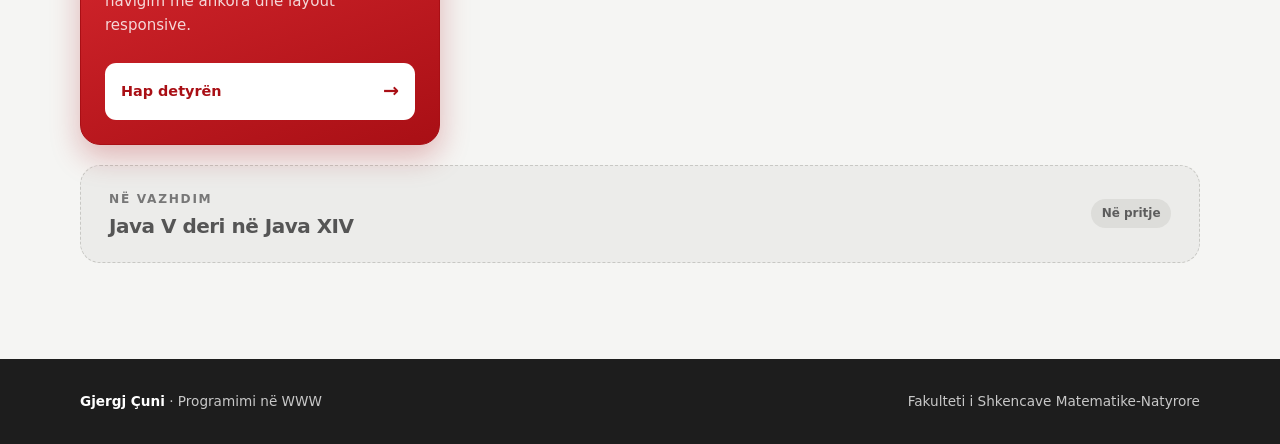
==== commit 764e917a: "GitHub Pages: shëno vlerësimin 6/6 për Java IV Co-authored-by: Cursor <cursoragent@cursor.com>" ====
--- a/index.html
+++ b/index.html
@@ -9,7 +9,7 @@
     />
     <meta name="theme-color" content="#d71920" />
     <title>Programimi në WWW | Gjergj Çuni</title>
-    <link rel="stylesheet" href="style.css?v=20261021-1" />
+    <link rel="stylesheet" href="style.css?v=20261021-2" />
   </head>
   <body>
     <a class="skip-link" href="#detyrat">Kalo te detyrat</a>
@@ -136,13 +136,13 @@
         <article class="assignment-card assignment-card--inverted">
           <div class="card-top">
             <span class="week">Java IV</span>
-            <span class="status">Dorëzuar</span>
+            <span class="status">Vlerësuar · 6/6</span>
           </div>
           <div class="card-icon" aria-hidden="true">04</div>
           <h3>Lista e vullnetarëve</h3>
           <p>
-            Faqe me tri profile vullnetarësh, navigim me ankora, layout
-            responsive dhe riparime për overflow e fokus.
+            Detyrë me vlerësim nga profesori — 6/6 pikë. Faqe me tri
+            profile vullnetarësh, navigim me ankora dhe layout responsive.
           </p>
           <a class="button" href="JavaIV%20(Testim)/">
             Hap detyrën
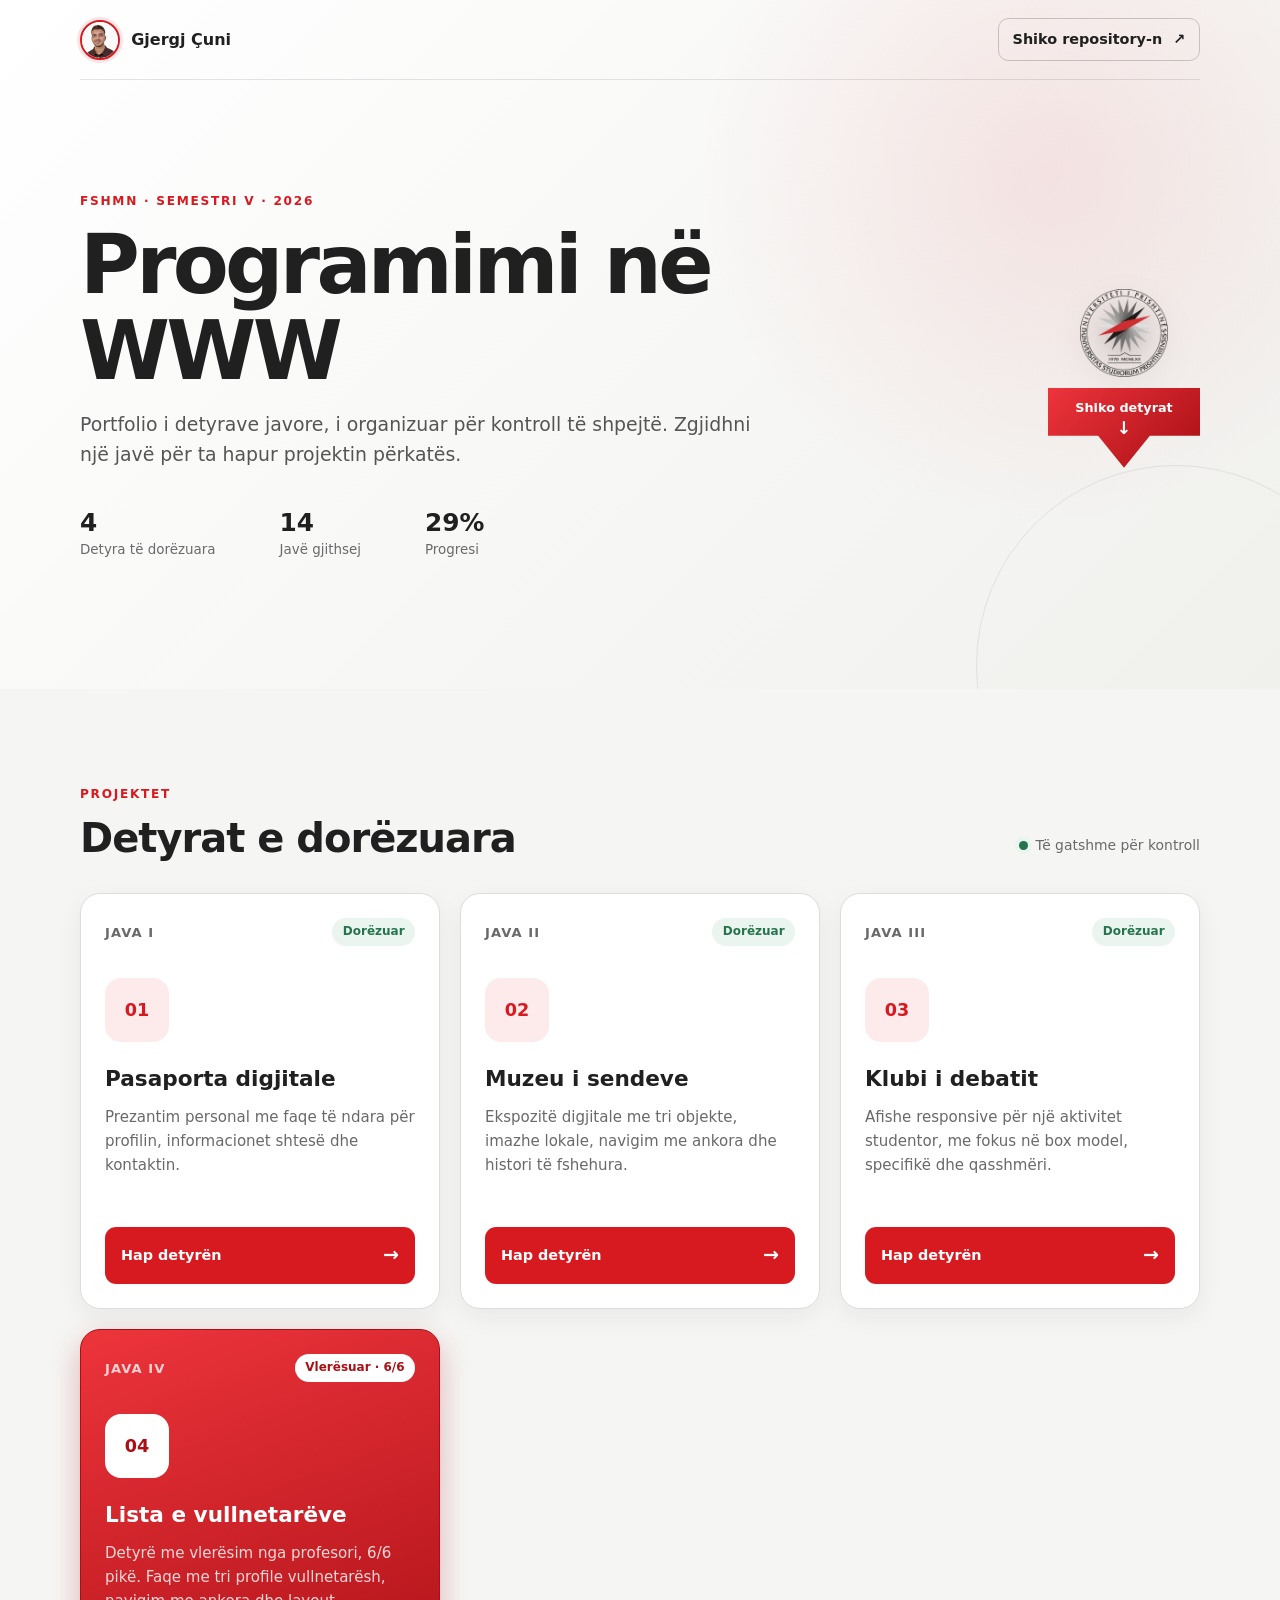
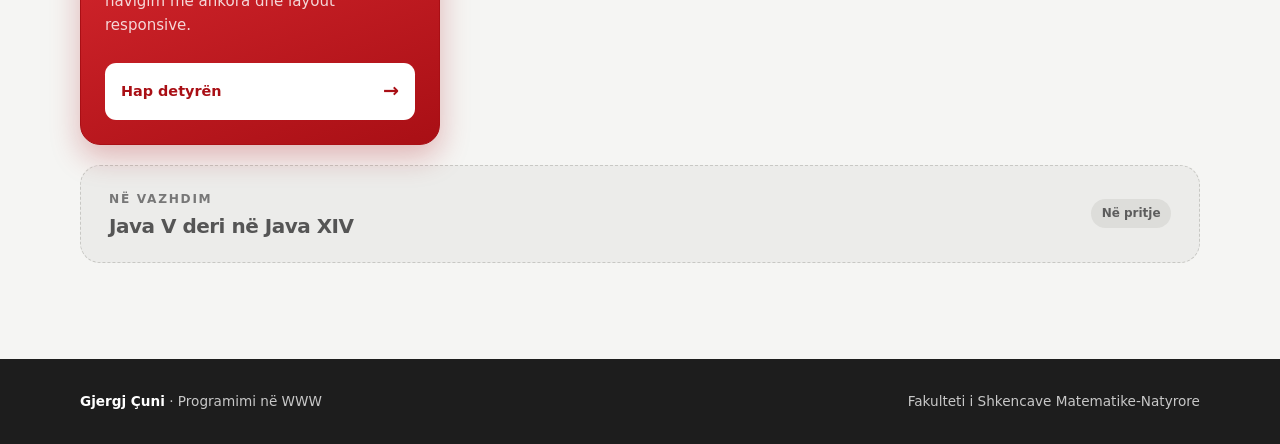
==== commit 80649a1d: "GitHub Pages: hiq em dash nga përshkrimi i Java IV Co-authored-by: Cursor <cursoragent@cursor.com>" ====
--- a/index.html
+++ b/index.html
@@ -141,7 +141,7 @@
           <div class="card-icon" aria-hidden="true">04</div>
           <h3>Lista e vullnetarëve</h3>
           <p>
-            Detyrë me vlerësim nga profesori — 6/6 pikë. Faqe me tri
+            Detyrë me vlerësim nga profesori, 6/6 pikë. Faqe me tri
             profile vullnetarësh, navigim me ankora dhe layout responsive.
           </p>
           <a class="button" href="JavaIV%20(Testim)/">
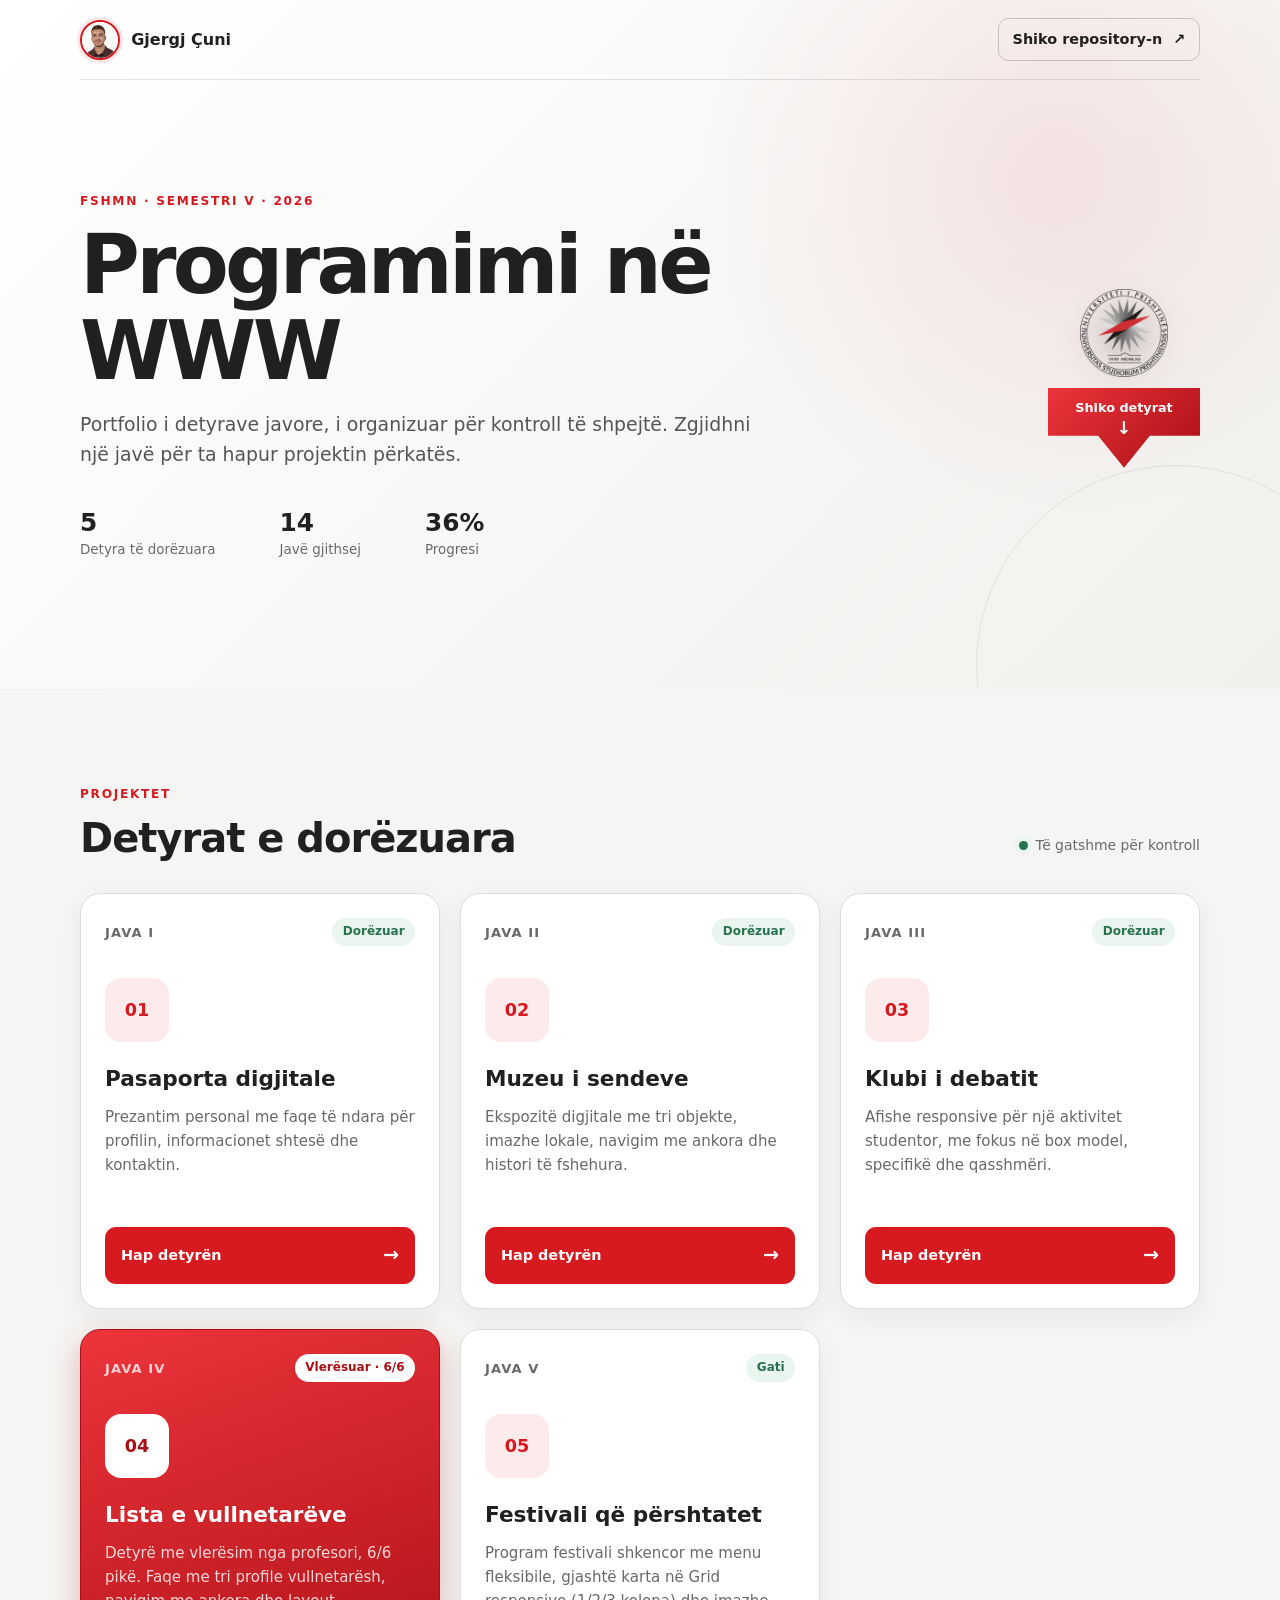
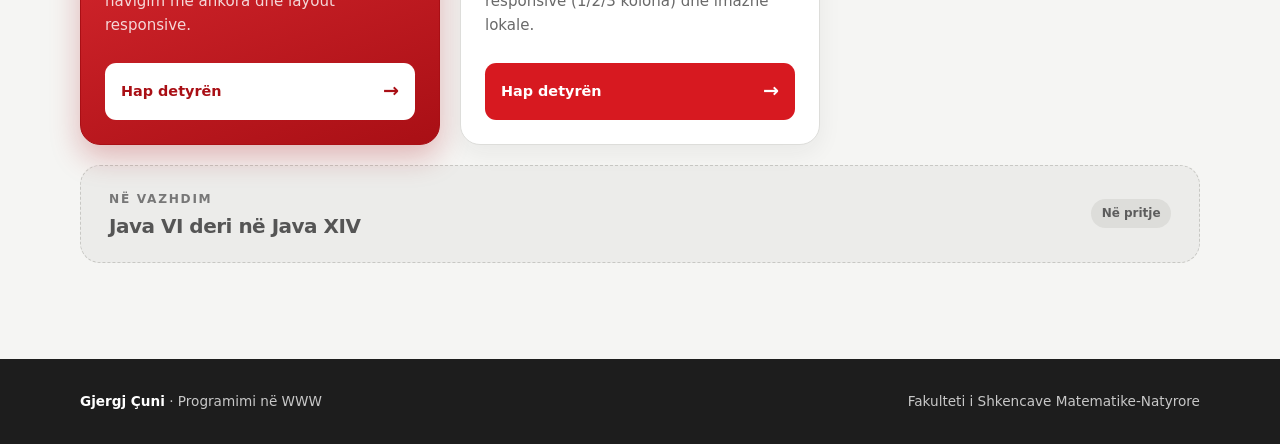
==== commit 0cd55d25: "JavaV: festivali që përshtatet në çdo ekran Co-authored-by: Cursor <cursoragent@cursor.com>" ====
--- a/index.html
+++ b/index.html
@@ -48,9 +48,9 @@
         </p>
 
         <ul class="summary" aria-label="Përmbledhja e progresit">
-          <li><strong>4</strong><span>Detyra të dorëzuara</span></li>
+          <li><strong>5</strong><span>Detyra të dorëzuara</span></li>
           <li><strong>14</strong><span>Javë gjithsej</span></li>
-          <li><strong>29%</strong><span>Progresi</span></li>
+          <li><strong>36%</strong><span>Progresi</span></li>
         </ul>
       </div>
 
@@ -149,12 +149,29 @@
             <span aria-hidden="true">→</span>
           </a>
         </article>
+
+        <article class="assignment-card">
+          <div class="card-top">
+            <span class="week">Java V</span>
+            <span class="status">Gati</span>
+          </div>
+          <div class="card-icon" aria-hidden="true">05</div>
+          <h3>Festivali që përshtatet</h3>
+          <p>
+            Program festivali shkencor me menu fleksibile, gjashtë karta
+            në Grid responsive (1/2/3 kolona) dhe imazhe lokale.
+          </p>
+          <a class="button" href="JavaV/">
+            Hap detyrën
+            <span aria-hidden="true">→</span>
+          </a>
+        </article>
       </div>
 
       <section class="upcoming" aria-labelledby="upcoming-title">
         <div>
           <p class="eyebrow">Në vazhdim</p>
-          <h2 id="upcoming-title">Java V deri në Java XIV</h2>
+          <h2 id="upcoming-title">Java VI deri në Java XIV</h2>
         </div>
         <span class="pending-status">Në pritje</span>
       </section>
